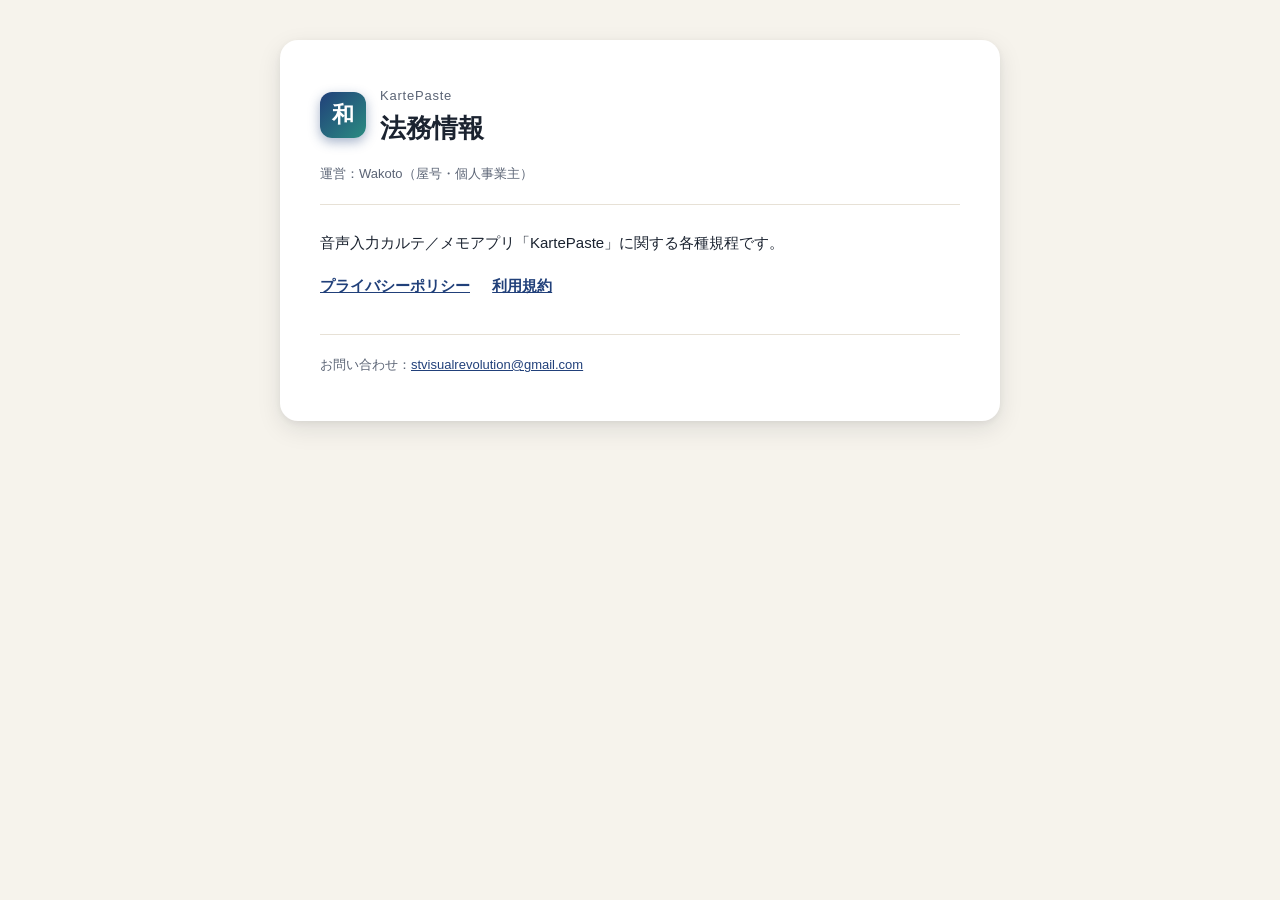
==== index.html @ dffda2c3 "Add KartePaste legal pages (privacy policy, terms) Co-Authored-By: Claude Opus 4.8 <noreply@anthropi" ====
<!DOCTYPE html>
<html lang="ja">
<head>
<meta charset="UTF-8" />
<meta name="viewport" content="width=device-width, initial-scale=1.0" />
<title>KartePaste 法務情報</title>
<link rel="stylesheet" href="style.css" />
</head>
<body>
<div class="wrap">
  <div class="paper">
    <div class="hero">
      <div class="hero-mark">和</div>
      <div><div class="app-name">KartePaste</div><h1>法務情報</h1></div>
    </div>
    <p class="meta">運営：Wakoto（屋号・個人事業主）</p>
    <p>音声入力カルテ／メモアプリ「KartePaste」に関する各種規程です。</p>
    <p class="links">
      <a href="privacy.html">プライバシーポリシー</a>
      <a href="terms.html">利用規約</a>
    </p>
    <div class="foot">お問い合わせ：<a href="mailto:stvisualrevolution@gmail.com">stvisualrevolution@gmail.com</a></div>
  </div>
</div>
</body>
</html>
---- style.css ----
:root{
  --bg:#f6f3ec; --paper:#ffffff; --ink:#1b2330; --ink-soft:#5b6475;
  --accent:#21407a; --accent-2:#2b8c81; --accent-soft:#eaf0f7;
  --rule:#e7e1d6;
}
@media (prefers-color-scheme: dark){
  :root{
    --bg:#11151d; --paper:#1b2230; --ink:#eaf0fb; --ink-soft:#a9b4c6;
    --accent:#8fb4ff; --accent-2:#5fd3c5; --accent-soft:#22304a;
    --rule:#2c3850;
  }
}
*{box-sizing:border-box}
html,body{margin:0;padding:0;background:var(--bg);color:var(--ink);
  font-family:-apple-system,BlinkMacSystemFont,"Hiragino Sans","Yu Gothic","Meiryo",sans-serif;
  line-height:1.85;font-size:16px}
a{color:var(--accent)}
.wrap{max-width:760px;margin:0 auto;padding:40px 20px 80px}
.paper{background:var(--paper);border-radius:18px;padding:44px 40px;
  box-shadow:0 8px 24px rgba(20,25,40,.10),0 2px 6px rgba(20,25,40,.06)}
.hero{display:flex;align-items:center;gap:14px;margin-bottom:6px}
.hero-mark{width:46px;height:46px;border-radius:12px;flex:none;display:grid;place-items:center;
  font-size:22px;font-weight:700;color:#fff;font-family:"Hiragino Mincho ProN",serif;
  background:linear-gradient(135deg,var(--accent),var(--accent-2));box-shadow:0 4px 12px rgba(33,64,122,.4)}
.app-name{font-size:13px;color:var(--ink-soft);letter-spacing:.06em}
h1{font-size:26px;margin:2px 0 0;line-height:1.4}
.meta{color:var(--ink-soft);font-size:13px;margin:16px 0 24px;padding-bottom:18px;border-bottom:1px solid var(--rule)}
h2{font-size:17px;margin:30px 0 8px;color:var(--accent)}
p,li{font-size:15px;color:var(--ink)}
ul,ol{padding-left:1.3em;margin:6px 0}
li{margin-bottom:5px}
.note{background:var(--accent-soft);border-radius:12px;padding:14px 18px;font-size:13.5px;color:var(--ink-soft);margin:18px 0}
.foot{margin-top:34px;padding-top:18px;border-top:1px solid var(--rule);font-size:13px;color:var(--ink-soft)}
.links a{display:inline-block;margin-right:18px;font-weight:600}
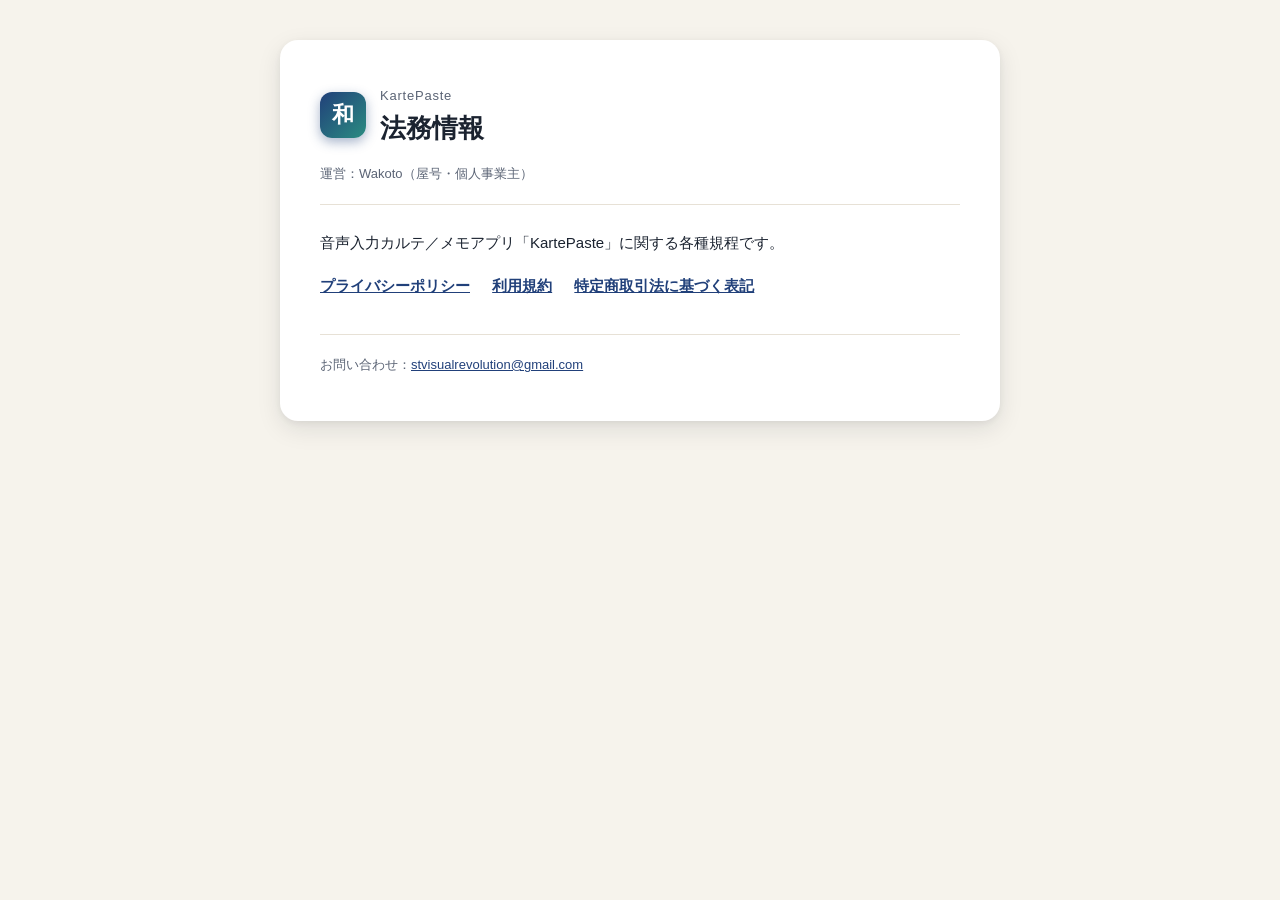
==== commit 9c7634bd: "特商法ページ追加＋privacyに3省2注記・全ページにリンク - tokushoho.html 新規（屋号Wakoto/価格¥9,980月3日無料/Apple決済/解約・返金/最小開示） - pri" ====
--- a/index.html
+++ b/index.html
@@ -18,6 +18,7 @@
     <p class="links">
       <a href="privacy.html">プライバシーポリシー</a>
       <a href="terms.html">利用規約</a>
+      <a href="tokushoho.html">特定商取引法に基づく表記</a>
     </p>
     <div class="foot">お問い合わせ：<a href="mailto:stvisualrevolution@gmail.com">stvisualrevolution@gmail.com</a></div>
   </div>
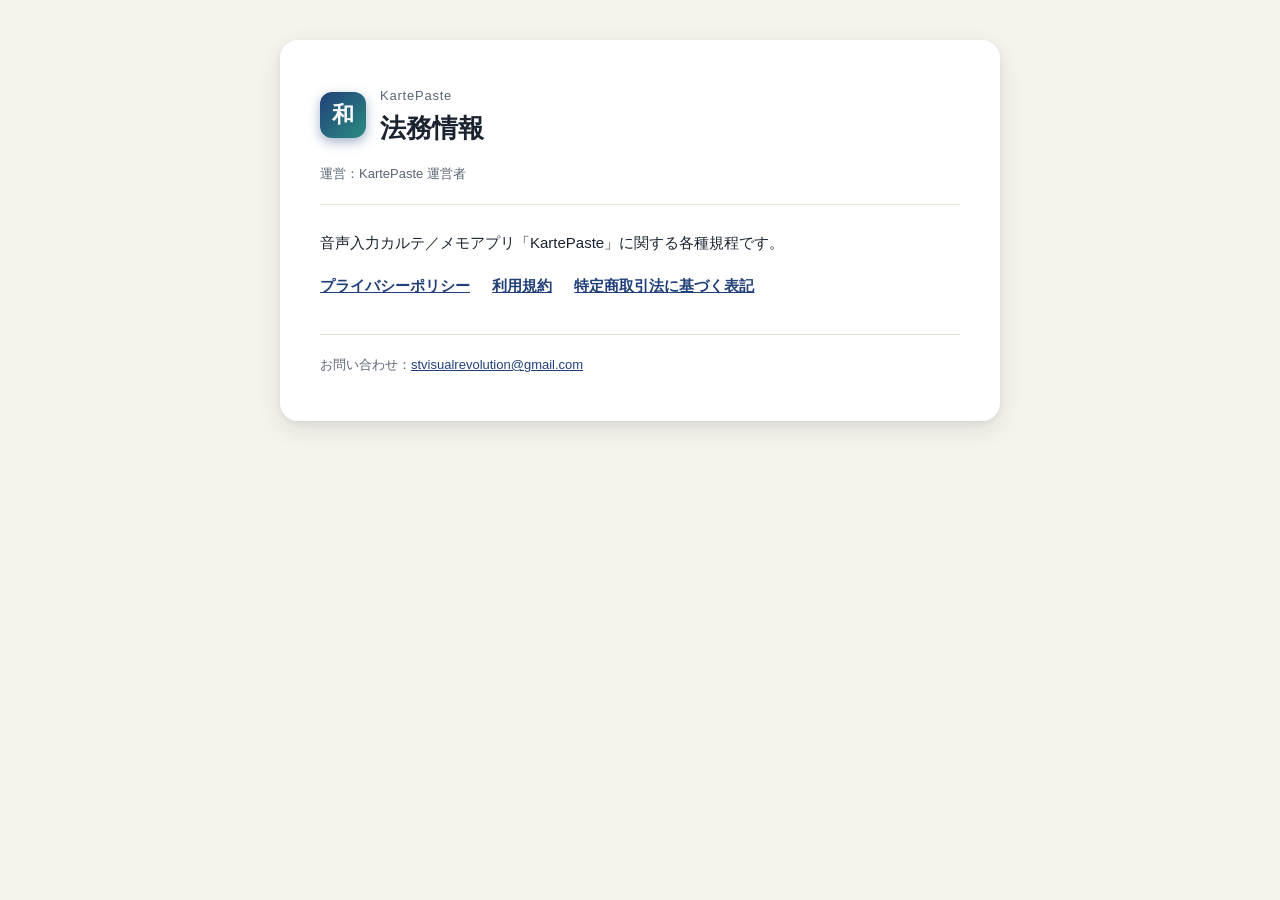
==== commit 9ac4f8b5: "法務ページの運営者表記を最小化（屋号Wakoto非表示） - 運営者表記を「KartePaste 運営者」に統一、屋号Wakotoを全ページから除去 - フッターを © 2026 Takahashi " ====
--- a/index.html
+++ b/index.html
@@ -13,7 +13,7 @@
       <div class="hero-mark">和</div>
       <div><div class="app-name">KartePaste</div><h1>法務情報</h1></div>
     </div>
-    <p class="meta">運営：Wakoto（屋号・個人事業主）</p>
+    <p class="meta">運営：KartePaste 運営者</p>
     <p>音声入力カルテ／メモアプリ「KartePaste」に関する各種規程です。</p>
     <p class="links">
       <a href="privacy.html">プライバシーポリシー</a>
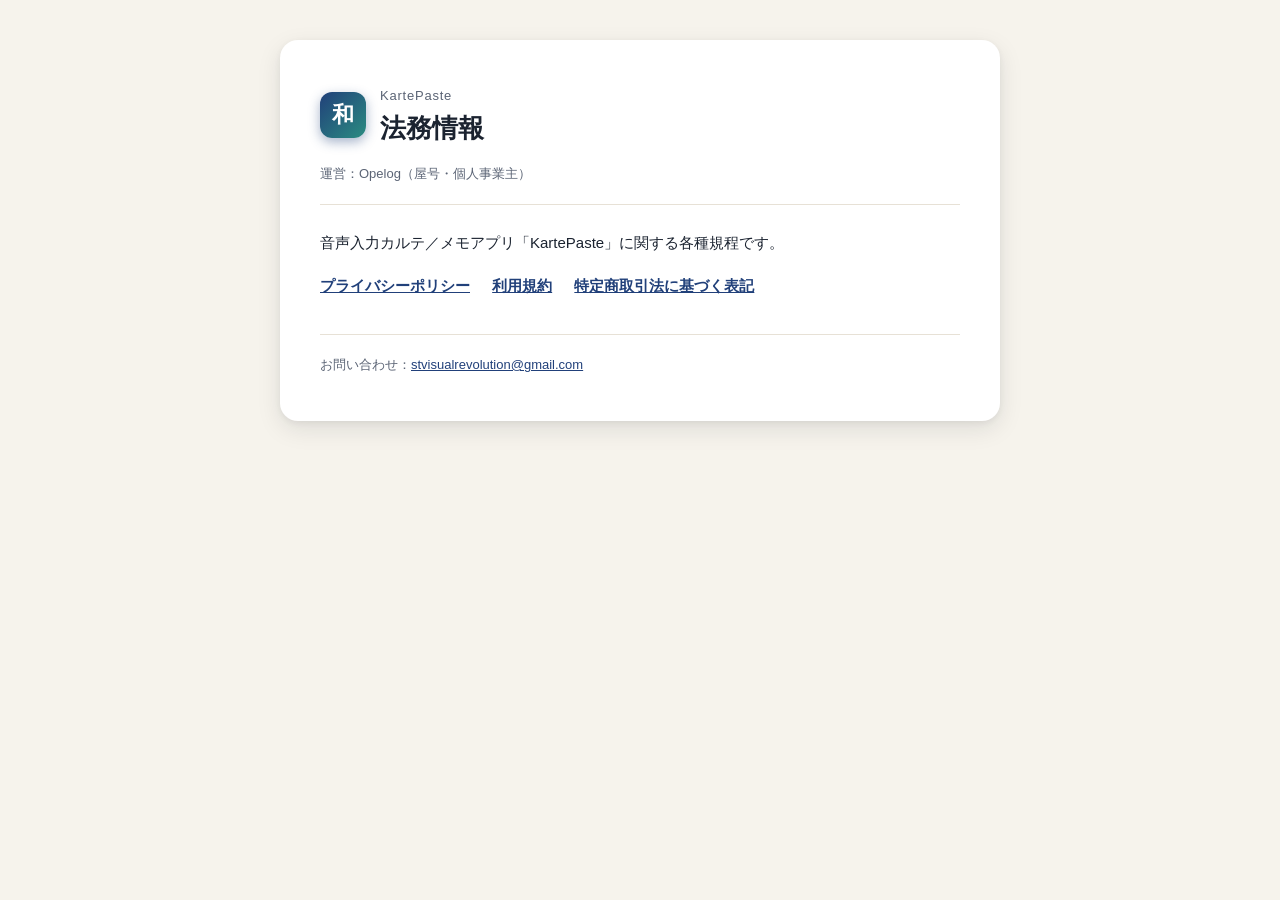
==== commit bcb18eac: "法務ページを更新（料金と3つの商品、特定商取引法に基づく表記、処理モードとデータの送り先の説明、運営者表記の整理） Co-Authored-By: Claude Opus 5.5 <noreply@a" ====
--- a/index.html
+++ b/index.html
@@ -13,7 +13,7 @@
       <div class="hero-mark">和</div>
       <div><div class="app-name">KartePaste</div><h1>法務情報</h1></div>
     </div>
-    <p class="meta">運営：KartePaste 運営者</p>
+    <p class="meta">運営：Opelog（屋号・個人事業主）</p>
     <p>音声入力カルテ／メモアプリ「KartePaste」に関する各種規程です。</p>
     <p class="links">
       <a href="privacy.html">プライバシーポリシー</a>
